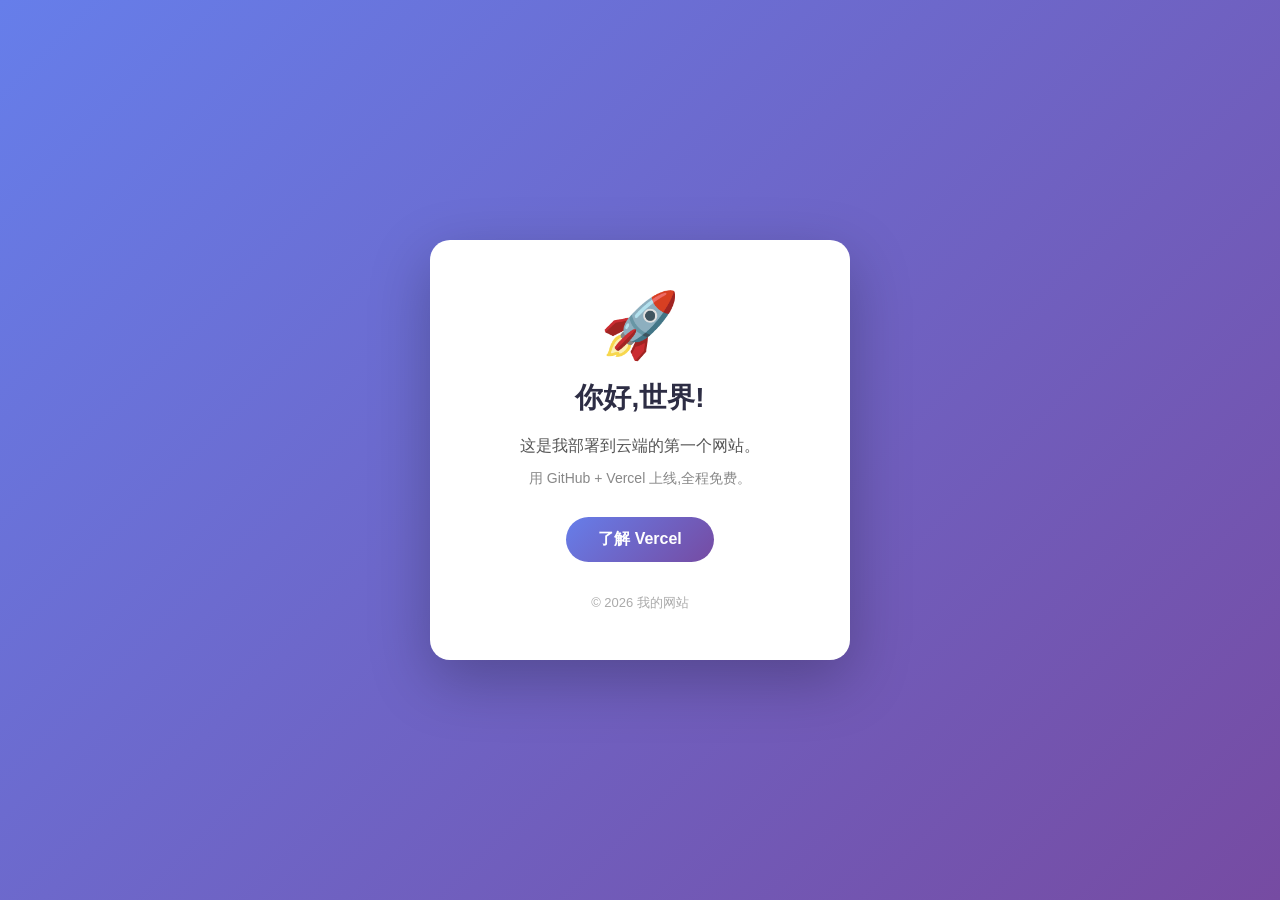
==== index.html @ 109e301d "第一个网站:Hello World 页面" ====
<!DOCTYPE html>
<html lang="zh-CN">
<head>
  <meta charset="UTF-8">
  <meta name="viewport" content="width=device-width, initial-scale=1.0">
  <title>我的第一个网站</title>
  <link rel="stylesheet" href="style.css">
</head>
<body>
  <main class="card">
    <div class="emoji">🚀</div>
    <h1>你好,世界!</h1>
    <p>这是我部署到云端的第一个网站。</p>
    <p class="sub">用 GitHub + Vercel 上线,全程免费。</p>
    <a class="btn" href="https://vercel.com" target="_blank" rel="noopener">了解 Vercel</a>
    <footer>© 2026 我的网站</footer>
  </main>
</body>
</html>
---- style.css ----
* {
  margin: 0;
  padding: 0;
  box-sizing: border-box;
}

body {
  min-height: 100vh;
  display: flex;
  align-items: center;
  justify-content: center;
  font-family: -apple-system, "Segoe UI", "Microsoft YaHei", sans-serif;
  background: linear-gradient(135deg, #667eea 0%, #764ba2 100%);
  color: #333;
  padding: 20px;
}

.card {
  background: #fff;
  border-radius: 20px;
  padding: 48px 40px;
  max-width: 420px;
  width: 100%;
  text-align: center;
  box-shadow: 0 20px 60px rgba(0, 0, 0, 0.25);
}

.emoji {
  font-size: 64px;
  margin-bottom: 16px;
}

h1 {
  font-size: 28px;
  margin-bottom: 16px;
  color: #2d2d44;
}

p {
  font-size: 16px;
  line-height: 1.6;
  color: #555;
  margin-bottom: 8px;
}

.sub {
  color: #888;
  font-size: 14px;
  margin-bottom: 28px;
}

.btn {
  display: inline-block;
  background: linear-gradient(135deg, #667eea, #764ba2);
  color: #fff;
  text-decoration: none;
  padding: 12px 32px;
  border-radius: 999px;
  font-weight: 600;
  transition: transform 0.15s ease, box-shadow 0.15s ease;
}

.btn:hover {
  transform: translateY(-2px);
  box-shadow: 0 8px 20px rgba(102, 126, 234, 0.4);
}

footer {
  margin-top: 32px;
  font-size: 13px;
  color: #aaa;
}
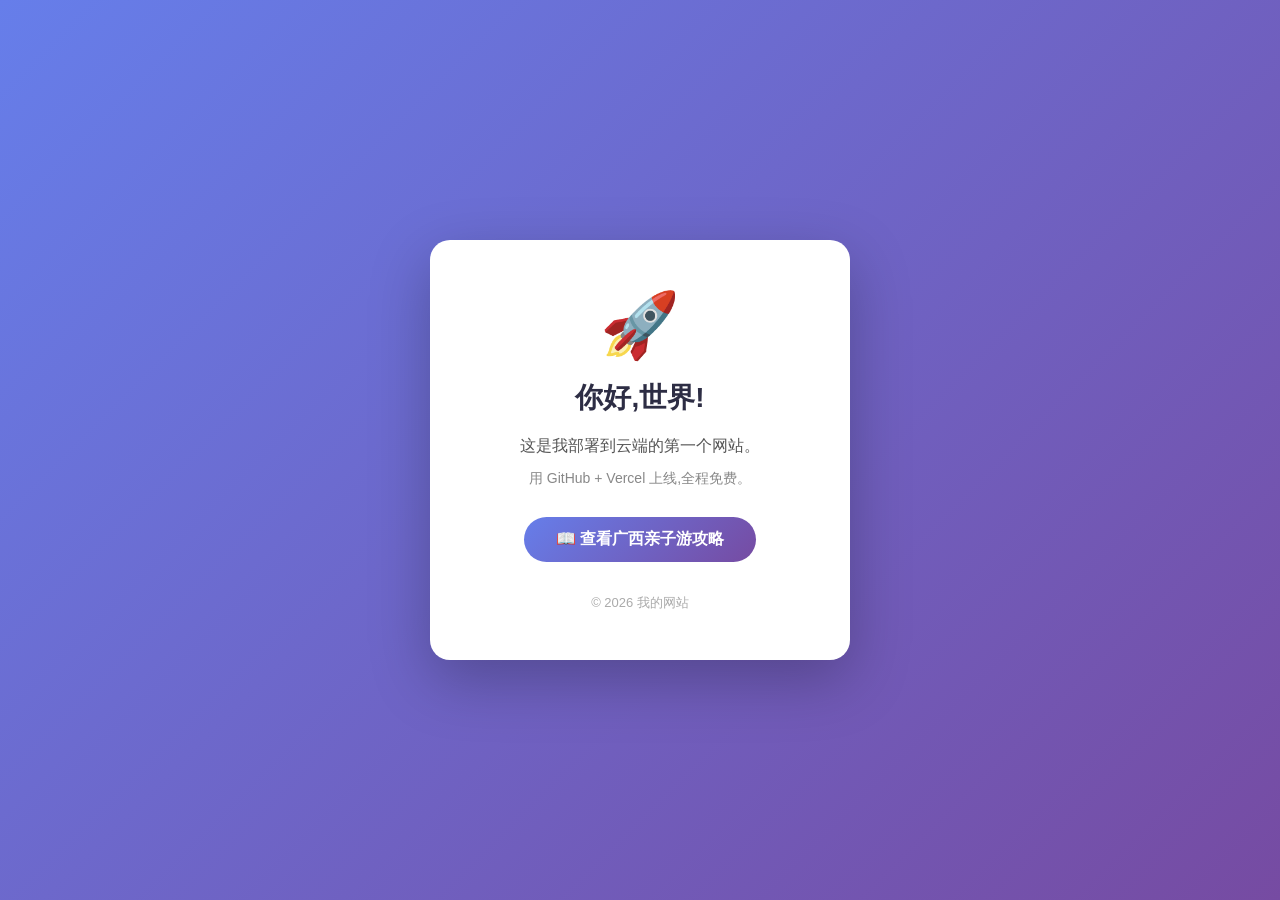
==== commit d53a46e7: "首页链接到广西攻略;排除本地配置" ====
--- a/index.html
+++ b/index.html
@@ -12,7 +12,7 @@
     <h1>你好,世界!</h1>
     <p>这是我部署到云端的第一个网站。</p>
     <p class="sub">用 GitHub + Vercel 上线,全程免费。</p>
-    <a class="btn" href="https://vercel.com" target="_blank" rel="noopener">了解 Vercel</a>
+    <a class="btn" href="guangxi-travel.html">📖 查看广西亲子游攻略</a>
     <footer>© 2026 我的网站</footer>
   </main>
 </body>
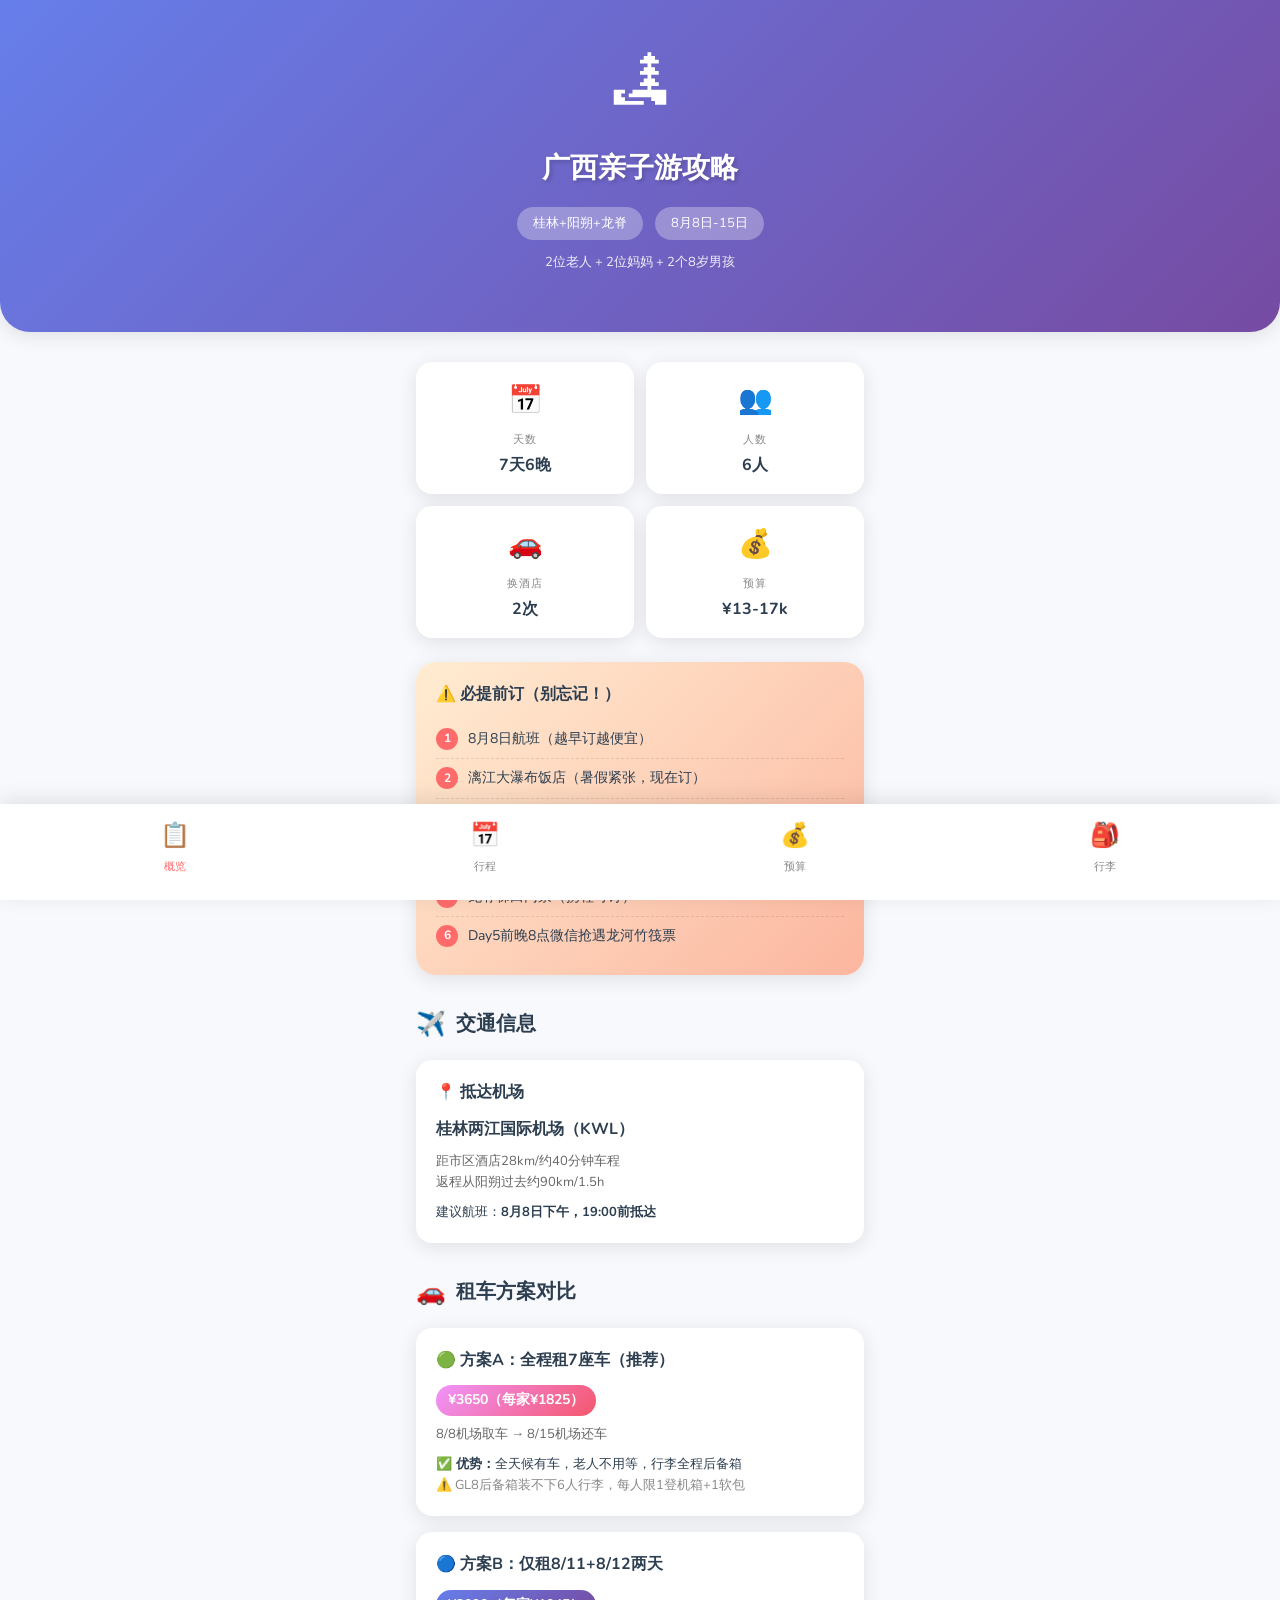
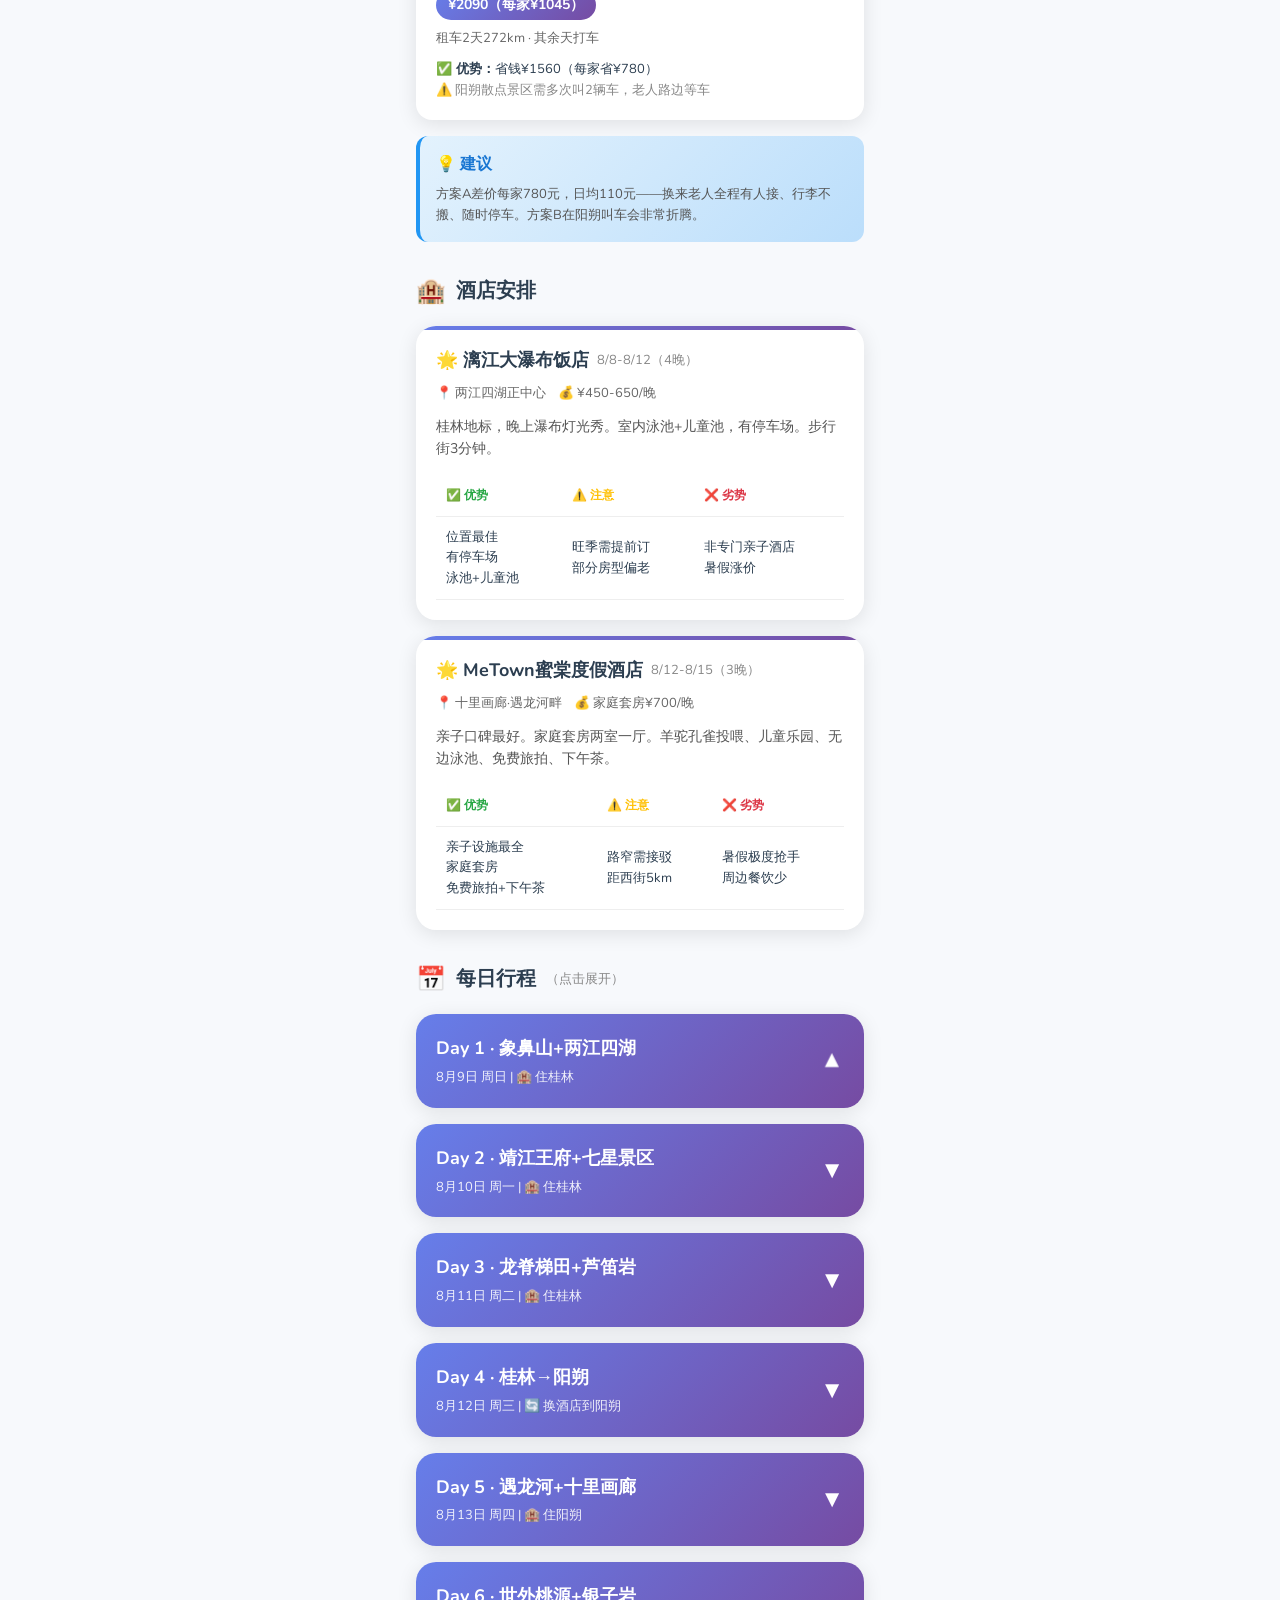
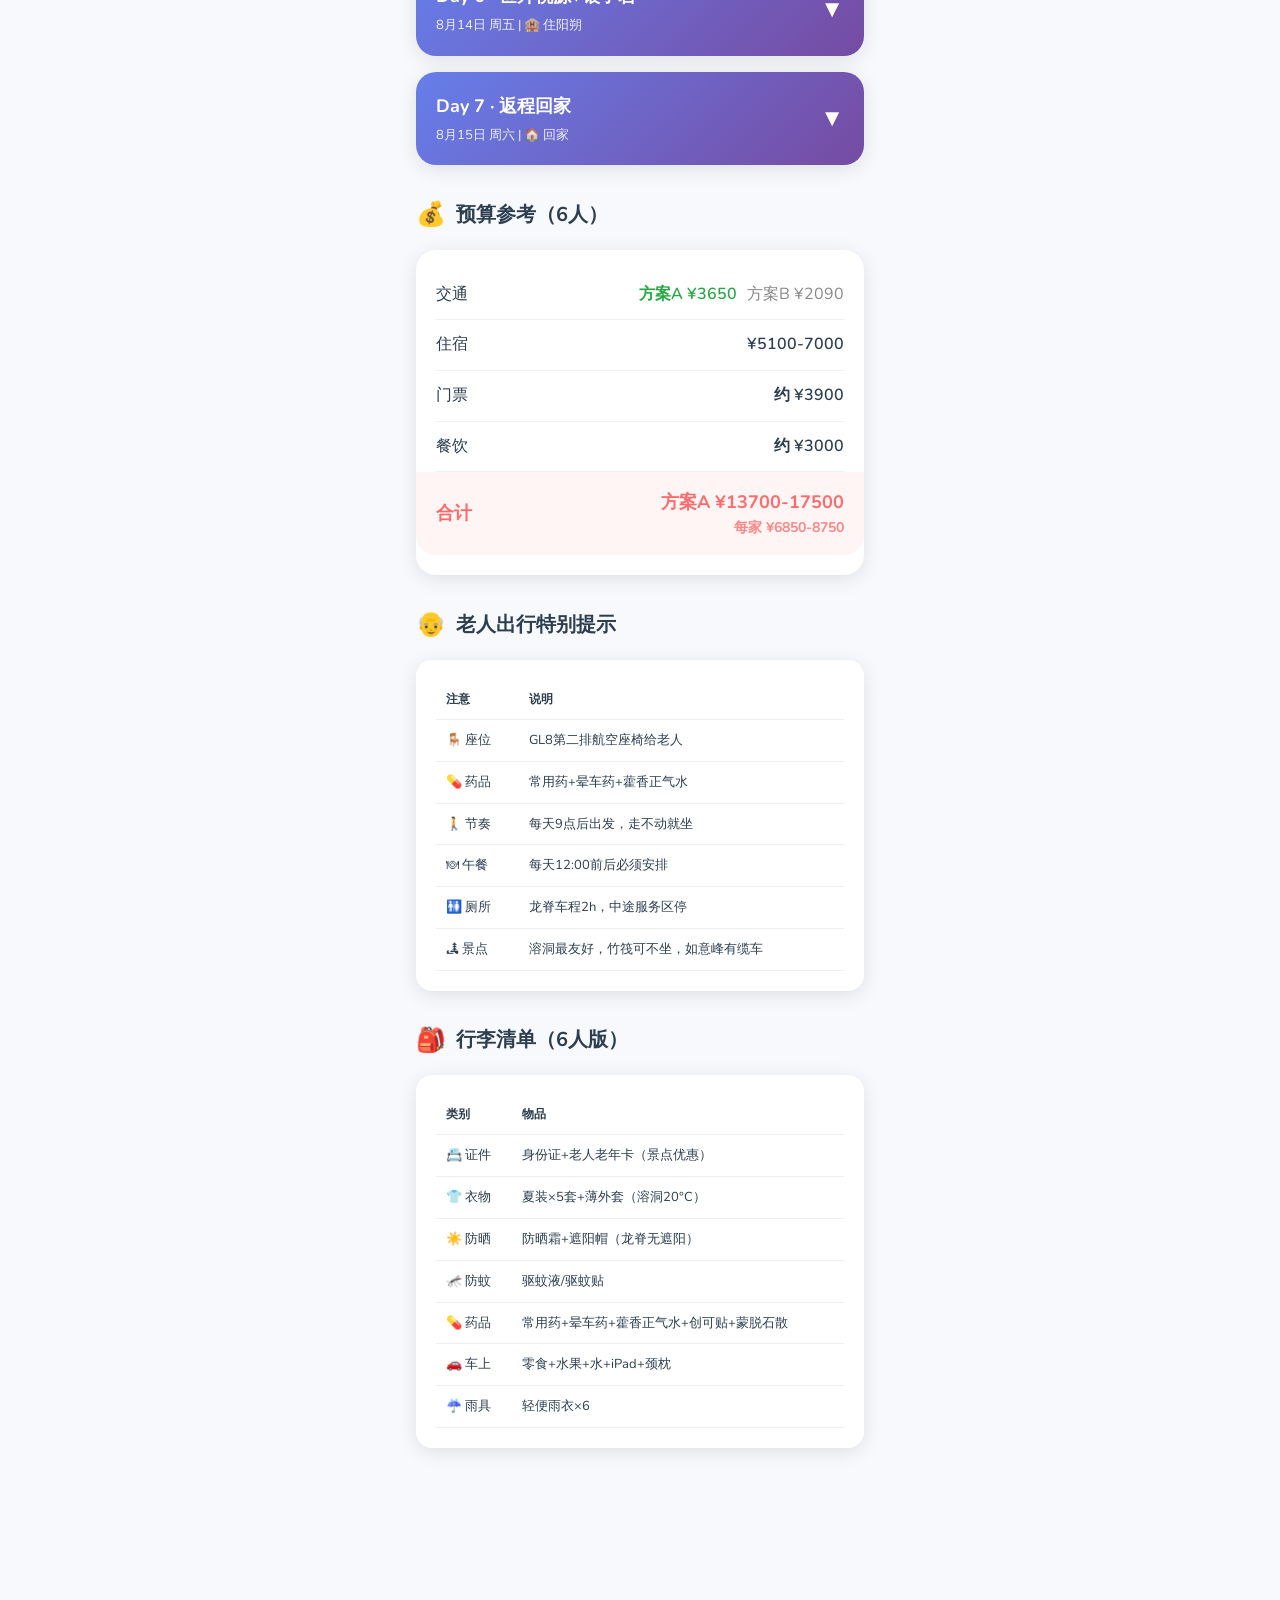
==== commit 3de3c4d2: "更新广西亲子游攻略 - 2026年8月版" ====
--- a/index.html
+++ b/index.html
@@ -1,19 +1,11 @@
-<!DOCTYPE html>
-<html lang="zh-CN">
+﻿<!DOCTYPE html>
+<html>
 <head>
-  <meta charset="UTF-8">
-  <meta name="viewport" content="width=device-width, initial-scale=1.0">
-  <title>我的第一个网站</title>
-  <link rel="stylesheet" href="style.css">
+    <meta charset="UTF-8">
+    <meta http-equiv="refresh" content="0; url=guangxi-2026.html">
+    <title>旅行攻略</title>
 </head>
 <body>
-  <main class="card">
-    <div class="emoji">🚀</div>
-    <h1>你好,世界!</h1>
-    <p>这是我部署到云端的第一个网站。</p>
-    <p class="sub">用 GitHub + Vercel 上线,全程免费。</p>
-    <a class="btn" href="guangxi-travel.html">📖 查看广西亲子游攻略</a>
-    <footer>© 2026 我的网站</footer>
-  </main>
+    <p>正在跳转... <a href="guangxi-2026.html">点击这里</a></p>
 </body>
 </html>
